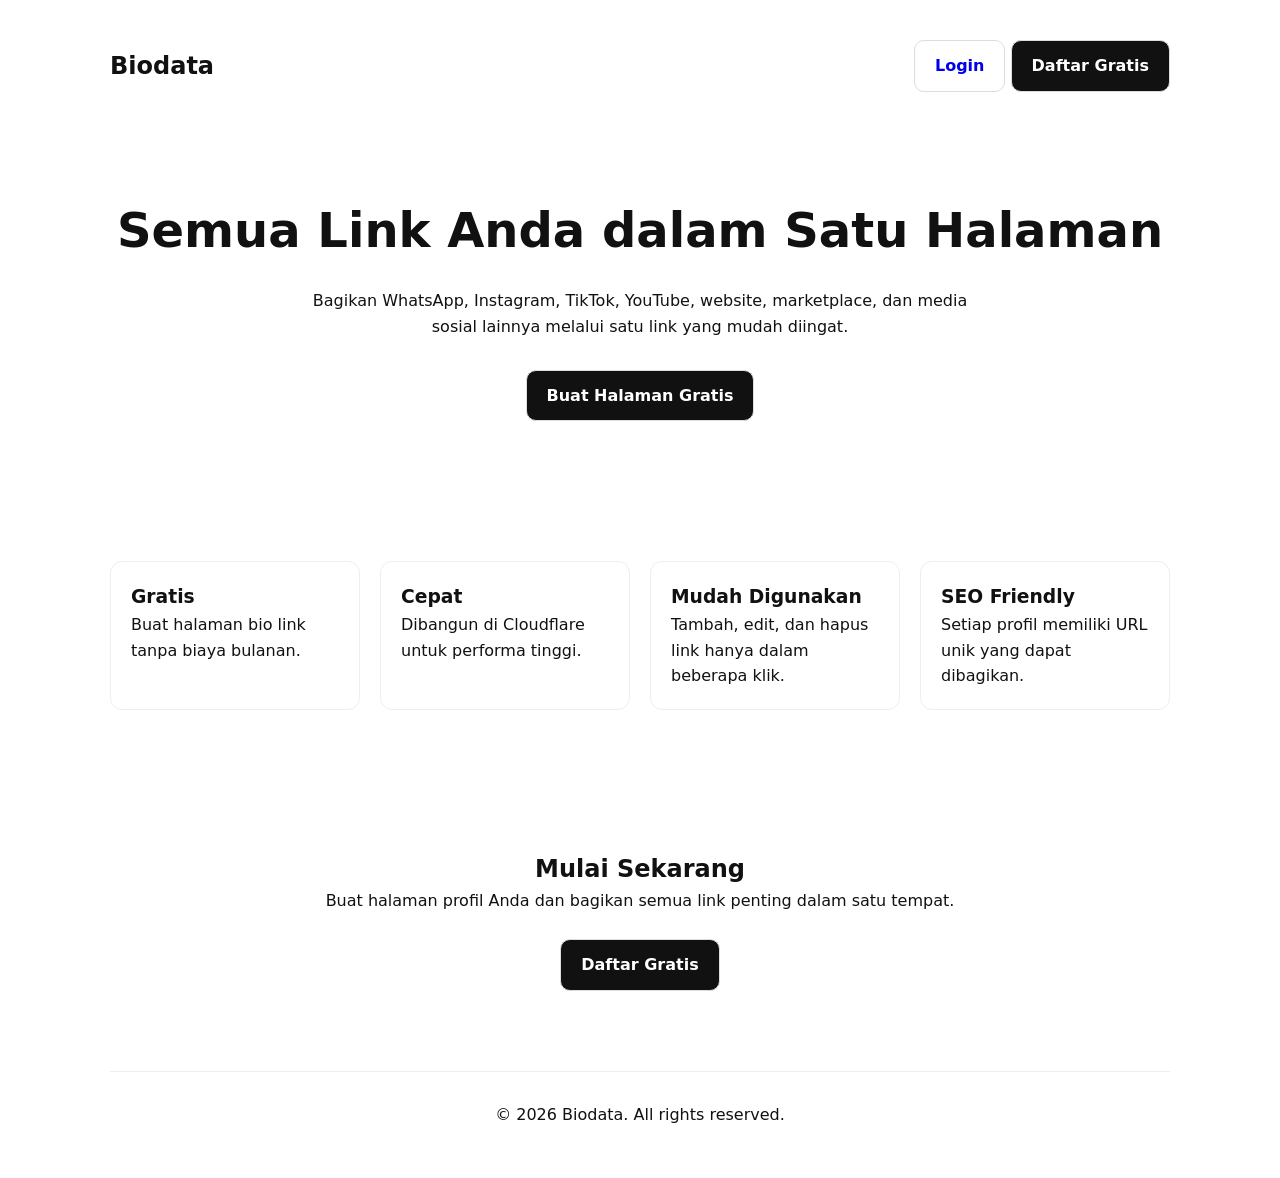
==== index.html @ 99cb37a0 "Add files via upload" ====
<!DOCTYPE html>
<html lang="id">
<head>
<meta charset="UTF-8">
<meta name="viewport" content="width=device-width, initial-scale=1.0">

<title>Biodata - Semua Link Anda dalam Satu Halaman</title>

<meta name="description"
content="Buat halaman bio link gratis untuk WhatsApp, Instagram, TikTok, YouTube, website, dan media sosial lainnya.">

<meta property="og:title"
content="Biodata">

<meta property="og:description"
content="Semua link Anda dalam satu halaman.">

<meta property="og:type"
content="website">

<style>
*{
margin:0;
padding:0;
box-sizing:border-box
}

body{
font-family:system-ui,sans-serif;
background:#fff;
color:#111;
line-height:1.6
}

.container{
max-width:1100px;
margin:auto;
padding:20px
}

header{
display:flex;
justify-content:space-between;
align-items:center;
padding:20px 0
}

.logo{
font-size:24px;
font-weight:700;
text-decoration:none;
color:#111
}

.btn{
display:inline-block;
padding:12px 20px;
border-radius:10px;
text-decoration:none;
font-weight:600;
border:1px solid #ddd
}

.btn-primary{
background:#111;
color:#fff
}

.hero{
padding:80px 0;
text-align:center
}

.hero h1{
font-size:48px;
margin-bottom:20px
}

.hero p{
max-width:700px;
margin:auto;
margin-bottom:30px
}

.features{
display:grid;
grid-template-columns:repeat(auto-fit,minmax(250px,1fr));
gap:20px;
padding:60px 0
}

.card{
border:1px solid #eee;
padding:20px;
border-radius:12px
}

.cta{
text-align:center;
padding:80px 0
}

footer{
border-top:1px solid #eee;
padding:30px 0;
text-align:center
}
</style>
</head>
<body>

<div class="container">

<header>
<a href="/" class="logo">Biodata</a>

<div>
<a href="/login" class="btn">Login</a>
<a href="/register" class="btn btn-primary">Daftar Gratis</a>
</div>
</header>

<section class="hero">
<h1>Semua Link Anda dalam Satu Halaman</h1>

<p>
Bagikan WhatsApp, Instagram, TikTok, YouTube,
website, marketplace, dan media sosial lainnya
melalui satu link yang mudah diingat.
</p>

<a href="/register" class="btn btn-primary">
Buat Halaman Gratis
</a>
</section>

<section class="features">

<div class="card">
<h3>Gratis</h3>
<p>
Buat halaman bio link tanpa biaya bulanan.
</p>
</div>

<div class="card">
<h3>Cepat</h3>
<p>
Dibangun di Cloudflare untuk performa tinggi.
</p>
</div>

<div class="card">
<h3>Mudah Digunakan</h3>
<p>
Tambah, edit, dan hapus link hanya dalam beberapa klik.
</p>
</div>

<div class="card">
<h3>SEO Friendly</h3>
<p>
Setiap profil memiliki URL unik yang dapat dibagikan.
</p>
</div>

</section>

<section class="cta">

<h2>Mulai Sekarang</h2>

<p>
Buat halaman profil Anda dan bagikan semua link penting dalam satu tempat.
</p>

<br>

<a href="/register" class="btn btn-primary">
Daftar Gratis
</a>

</section>

<footer>

<p>
© 2026 Biodata. All rights reserved.
</p>

</footer>

</div>

</body>
</html>
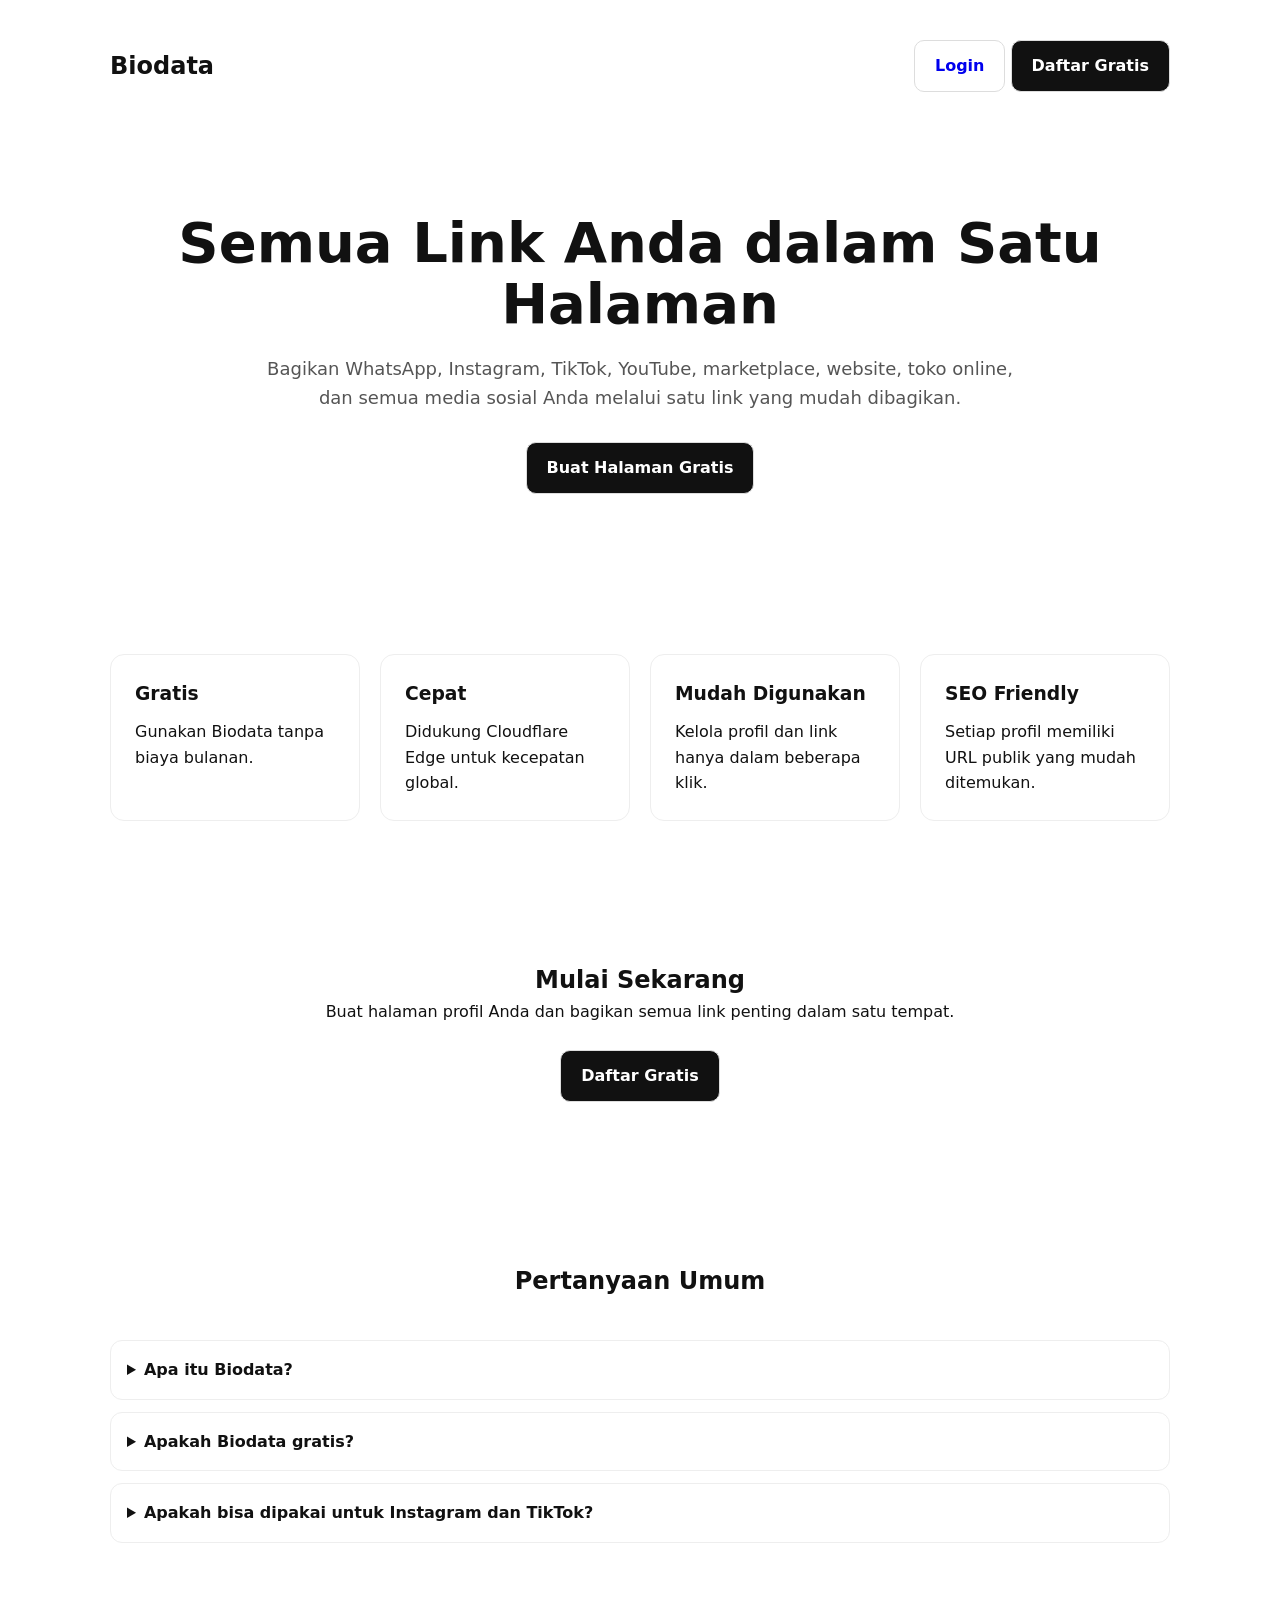
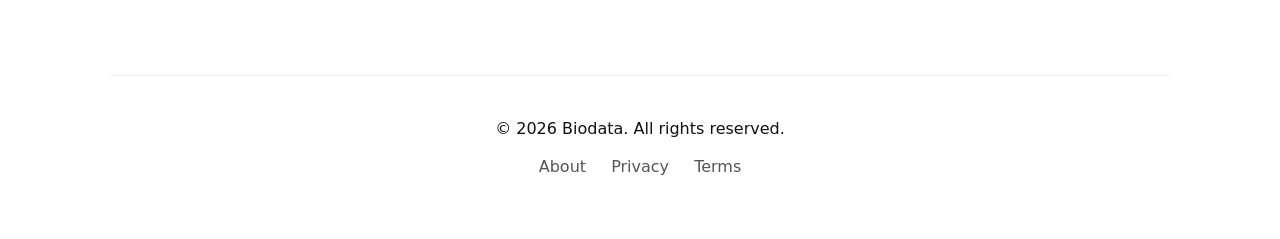
==== commit a29451bd: "Add files via upload" ====
--- a/index.html
+++ b/index.html
@@ -1,24 +1,33 @@
 <!DOCTYPE html>
 <html lang="id">
 <head>
+
 <meta charset="UTF-8">
-<meta name="viewport" content="width=device-width, initial-scale=1.0">
+<meta name="viewport" content="width=device-width,initial-scale=1">
 
 <title>Biodata - Semua Link Anda dalam Satu Halaman</title>
 
-<meta name="description"
-content="Buat halaman bio link gratis untuk WhatsApp, Instagram, TikTok, YouTube, website, dan media sosial lainnya.">
-
-<meta property="og:title"
-content="Biodata">
-
-<meta property="og:description"
-content="Semua link Anda dalam satu halaman.">
-
-<meta property="og:type"
-content="website">
+<meta name="description" content="Buat halaman bio link gratis untuk WhatsApp, Instagram, TikTok, YouTube, website, marketplace, dan media sosial lainnya dalam satu link.">
+
+<meta name="robots" content="index,follow">
+
+<link rel="canonical" href="https://Biodata.com/">
+
+<link rel="icon" href="/assets/favicon.svg">
+
+<meta property="og:type" content="website">
+<meta property="og:title" content="Biodata - Semua Link Anda dalam Satu Halaman">
+<meta property="og:description" content="Bagikan semua link penting Anda melalui satu halaman bio link modern.">
+<meta property="og:url" content="https://Biodata.com/">
+<meta property="og:image" content="/assets/og-default.png">
+
+<meta name="twitter:card" content="summary_large_image">
+<meta name="twitter:title" content="Biodata - Semua Link Anda dalam Satu Halaman">
+<meta name="twitter:description" content="Bagikan semua link penting Anda melalui satu halaman bio link modern.">
+<meta name="twitter:image" content="/assets/og-default.png">
 
 <style>
+
 *{
 margin:0;
 padding:0;
@@ -42,7 +51,8 @@
 display:flex;
 justify-content:space-between;
 align-items:center;
-padding:20px 0
+padding:20px 0;
+gap:20px
 }
 
 .logo{
@@ -58,7 +68,12 @@
 border-radius:10px;
 text-decoration:none;
 font-weight:600;
-border:1px solid #ddd
+border:1px solid #ddd;
+transition:.2s
+}
+
+.btn:hover{
+transform:translateY(-1px)
 }
 
 .btn-primary{
@@ -67,19 +82,22 @@
 }
 
 .hero{
-padding:80px 0;
+padding:100px 0;
 text-align:center
 }
 
 .hero h1{
-font-size:48px;
+font-size:56px;
+line-height:1.1;
 margin-bottom:20px
 }
 
 .hero p{
-max-width:700px;
+max-width:760px;
 margin:auto;
-margin-bottom:30px
+margin-bottom:30px;
+font-size:18px;
+color:#555
 }
 
 .features{
@@ -91,8 +109,12 @@
 
 .card{
 border:1px solid #eee;
-padding:20px;
-border-radius:12px
+padding:24px;
+border-radius:14px
+}
+
+.card h3{
+margin-bottom:10px
 }
 
 .cta{
@@ -100,38 +122,111 @@
 padding:80px 0
 }
 
+.faq{
+padding:80px 0
+}
+
+.faq h2{
+text-align:center;
+margin-bottom:40px
+}
+
+details{
+border:1px solid #eee;
+border-radius:12px;
+padding:16px;
+margin-bottom:12px
+}
+
+summary{
+cursor:pointer;
+font-weight:600
+}
+
 footer{
 border-top:1px solid #eee;
-padding:30px 0;
-text-align:center
-}
+padding:40px 0;
+text-align:center;
+margin-top:40px
+}
+
+footer nav{
+margin-top:12px
+}
+
+footer a{
+color:#555;
+text-decoration:none;
+margin:0 10px
+}
+
+@media(max-width:768px){
+
+header{
+flex-direction:column
+}
+
+.hero{
+padding:70px 0
+}
+
+.hero h1{
+font-size:38px
+}
+
+}
+
 </style>
+
+<script type="application/ld+json">
+{
+ "@context":"https://schema.org",
+ "@type":"WebSite",
+ "name":"Biodata",
+ "url":"https://Biodata.com",
+ "description":"Semua link Anda dalam satu halaman."
+}
+</script>
+
 </head>
 <body>
 
 <div class="container">
 
 <header>
-<a href="/" class="logo">Biodata</a>
+
+<a href="/" class="logo">
+Biodata
+</a>
 
 <div>
-<a href="/login" class="btn">Login</a>
-<a href="/register" class="btn btn-primary">Daftar Gratis</a>
-</div>
+
+<a href="/login.html" class="btn">
+Login
+</a>
+
+<a href="/register.html" class="btn btn-primary">
+Daftar Gratis
+</a>
+
+</div>
+
 </header>
 
 <section class="hero">
-<h1>Semua Link Anda dalam Satu Halaman</h1>
-
-<p>
-Bagikan WhatsApp, Instagram, TikTok, YouTube,
-website, marketplace, dan media sosial lainnya
-melalui satu link yang mudah diingat.
-</p>
-
-<a href="/register" class="btn btn-primary">
+
+<h1>
+Semua Link Anda dalam Satu Halaman
+</h1>
+
+<p>
+Bagikan WhatsApp, Instagram, TikTok, YouTube, marketplace, website, toko online, dan semua media sosial Anda melalui satu link yang mudah dibagikan.
+</p>
+
+<a href="/register.html" class="btn btn-primary">
 Buat Halaman Gratis
 </a>
+
 </section>
 
 <section class="features">
@@ -139,28 +234,28 @@
 <div class="card">
 <h3>Gratis</h3>
 <p>
-Buat halaman bio link tanpa biaya bulanan.
+Gunakan Biodata tanpa biaya bulanan.
 </p>
 </div>
 
 <div class="card">
 <h3>Cepat</h3>
 <p>
-Dibangun di Cloudflare untuk performa tinggi.
+Didukung Cloudflare Edge untuk kecepatan global.
 </p>
 </div>
 
 <div class="card">
 <h3>Mudah Digunakan</h3>
 <p>
-Tambah, edit, dan hapus link hanya dalam beberapa klik.
+Kelola profil dan link hanya dalam beberapa klik.
 </p>
 </div>
 
 <div class="card">
 <h3>SEO Friendly</h3>
 <p>
-Setiap profil memiliki URL unik yang dapat dibagikan.
+Setiap profil memiliki URL publik yang mudah ditemukan.
 </p>
 </div>
 
@@ -168,7 +263,9 @@
 
 <section class="cta">
 
-<h2>Mulai Sekarang</h2>
+<h2>
+Mulai Sekarang
+</h2>
 
 <p>
 Buat halaman profil Anda dan bagikan semua link penting dalam satu tempat.
@@ -176,17 +273,62 @@
 
 <br>
 
-<a href="/register" class="btn btn-primary">
+<a href="/register.html" class="btn btn-primary">
 Daftar Gratis
 </a>
 
 </section>
 
+<section class="faq">
+
+<h2>
+Pertanyaan Umum
+</h2>
+
+<details>
+<summary>Apa itu Biodata?</summary>
+<p>
+Biodata adalah layanan bio link untuk menggabungkan semua link penting Anda dalam satu halaman.
+</p>
+</details>
+
+<details>
+<summary>Apakah Biodata gratis?</summary>
+<p>
+Ya. Anda dapat membuat dan mengelola halaman bio link secara gratis.
+</p>
+</details>
+
+<details>
+<summary>Apakah bisa dipakai untuk Instagram dan TikTok?</summary>
+<p>
+Bisa. Anda dapat menaruh satu link Biodata di bio media sosial.
+</p>
+</details>
+
+</section>
+
 <footer>
 
 <p>
 © 2026 Biodata. All rights reserved.
 </p>
+
+<nav>
+
+<a href="/about.html">
+About
+</a>
+
+<a href="/privacy.html">
+Privacy
+</a>
+
+<a href="/terms.html">
+Terms
+</a>
+
+</nav>
 
 </footer>
 
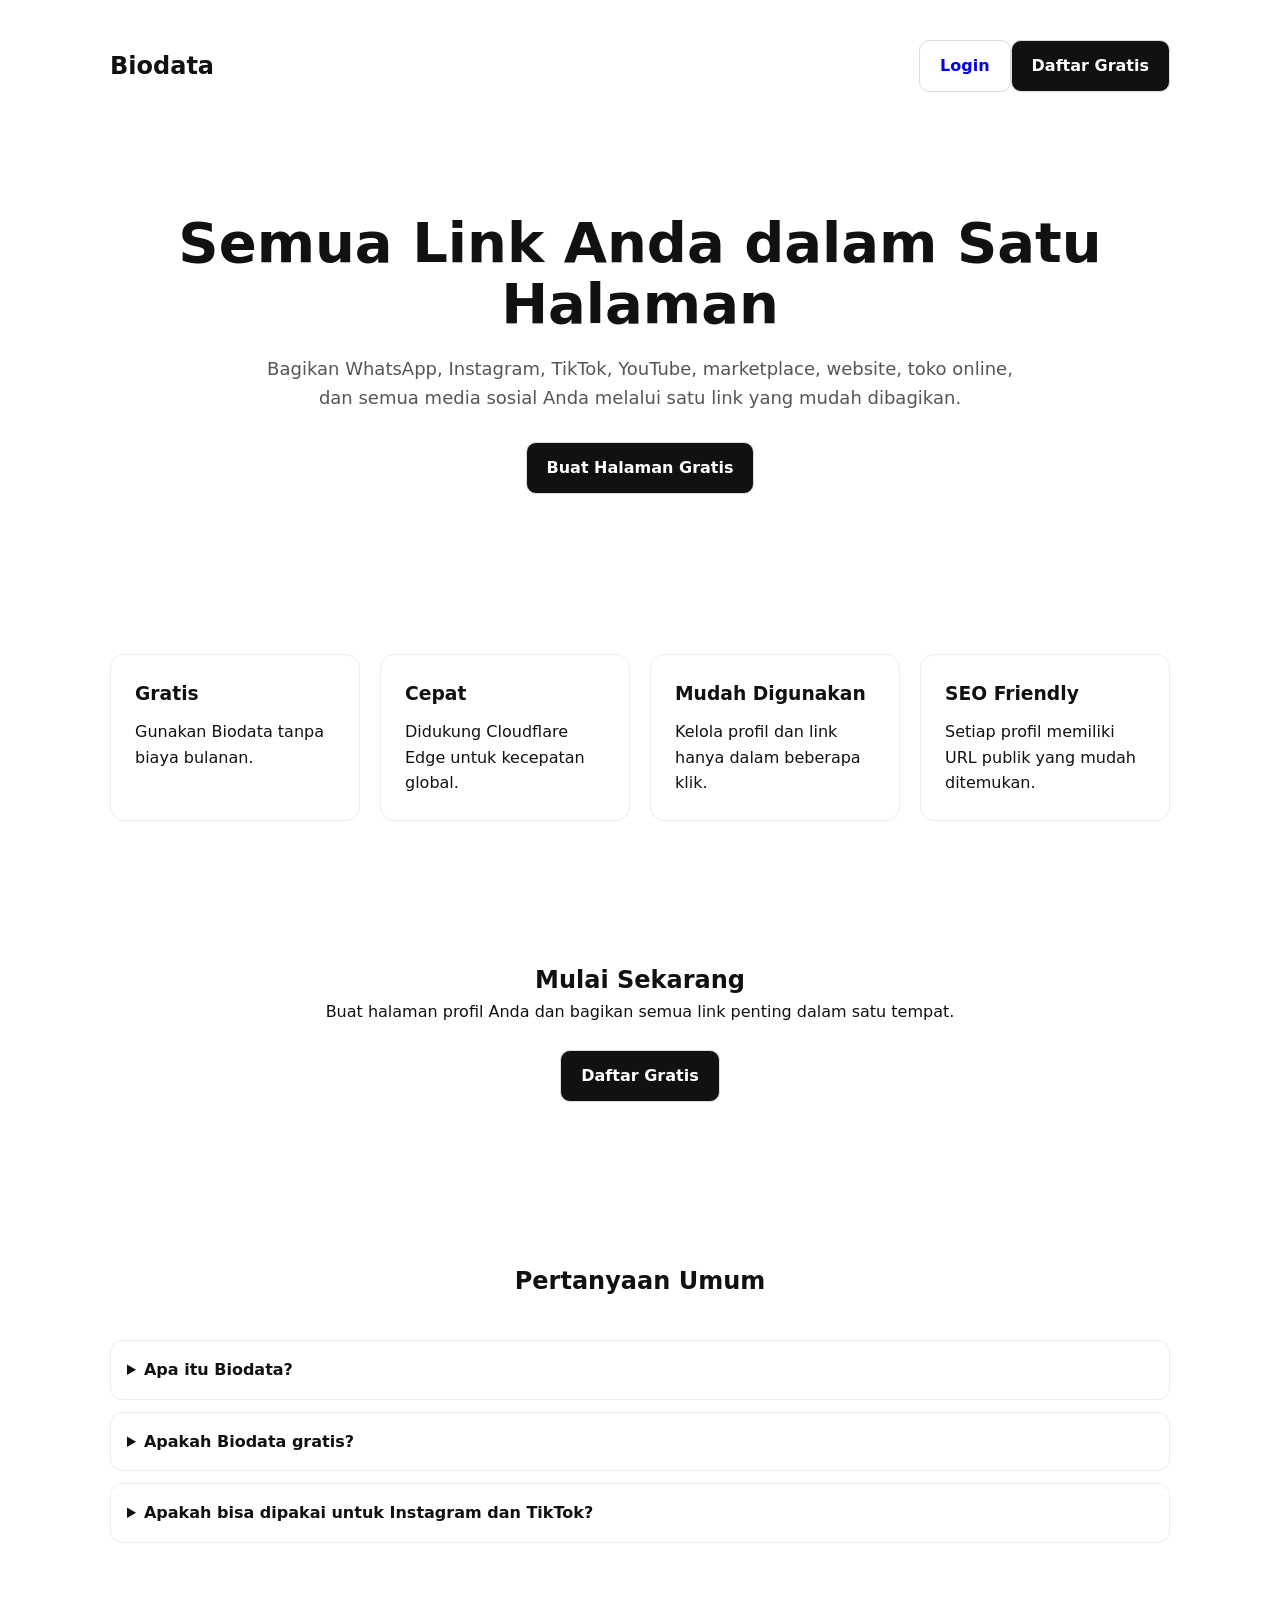
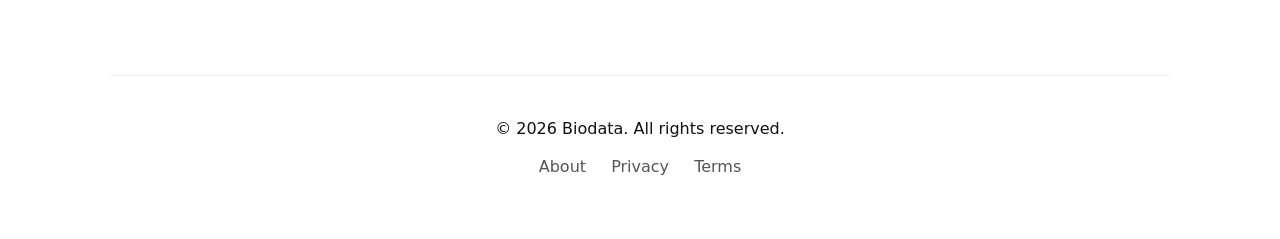
==== commit a994bfba: "Update index.html" ====
--- a/index.html
+++ b/index.html
@@ -1,338 +1,232 @@
 <!DOCTYPE html>
 <html lang="id">
-<head>
-
-<meta charset="UTF-8">
-<meta name="viewport" content="width=device-width,initial-scale=1">
-
-<title>Biodata - Semua Link Anda dalam Satu Halaman</title>
-
-<meta name="description" content="Buat halaman bio link gratis untuk WhatsApp, Instagram, TikTok, YouTube, website, marketplace, dan media sosial lainnya dalam satu link.">
-
-<meta name="robots" content="index,follow">
-
-<link rel="canonical" href="https://Biodata.com/">
-
-<link rel="icon" href="/assets/favicon.svg">
-
-<meta property="og:type" content="website">
-<meta property="og:title" content="Biodata - Semua Link Anda dalam Satu Halaman">
-<meta property="og:description" content="Bagikan semua link penting Anda melalui satu halaman bio link modern.">
-<meta property="og:url" content="https://Biodata.com/">
-<meta property="og:image" content="/assets/og-default.png">
-
-<meta name="twitter:card" content="summary_large_image">
-<meta name="twitter:title" content="Biodata - Semua Link Anda dalam Satu Halaman">
-<meta name="twitter:description" content="Bagikan semua link penting Anda melalui satu halaman bio link modern.">
-<meta name="twitter:image" content="/assets/og-default.png">
-
-<style>
-
-*{
-margin:0;
-padding:0;
-box-sizing:border-box
-}
-
-body{
-font-family:system-ui,sans-serif;
-background:#fff;
-color:#111;
-line-height:1.6
-}
-
-.container{
-max-width:1100px;
-margin:auto;
-padding:20px
-}
-
-header{
-display:flex;
-justify-content:space-between;
-align-items:center;
-padding:20px 0;
-gap:20px
-}
-
-.logo{
-font-size:24px;
-font-weight:700;
-text-decoration:none;
-color:#111
-}
-
-.btn{
-display:inline-block;
-padding:12px 20px;
-border-radius:10px;
-text-decoration:none;
-font-weight:600;
-border:1px solid #ddd;
-transition:.2s
-}
-
-.btn:hover{
-transform:translateY(-1px)
-}
-
-.btn-primary{
-background:#111;
-color:#fff
-}
-
-.hero{
-padding:100px 0;
-text-align:center
-}
-
-.hero h1{
-font-size:56px;
-line-height:1.1;
-margin-bottom:20px
-}
-
-.hero p{
-max-width:760px;
-margin:auto;
-margin-bottom:30px;
-font-size:18px;
-color:#555
-}
-
-.features{
-display:grid;
-grid-template-columns:repeat(auto-fit,minmax(250px,1fr));
-gap:20px;
-padding:60px 0
-}
-
-.card{
-border:1px solid #eee;
-padding:24px;
-border-radius:14px
-}
-
-.card h3{
-margin-bottom:10px
-}
-
-.cta{
-text-align:center;
-padding:80px 0
-}
-
-.faq{
-padding:80px 0
-}
-
-.faq h2{
-text-align:center;
-margin-bottom:40px
-}
-
-details{
-border:1px solid #eee;
-border-radius:12px;
-padding:16px;
-margin-bottom:12px
-}
-
-summary{
-cursor:pointer;
-font-weight:600
-}
-
-footer{
-border-top:1px solid #eee;
-padding:40px 0;
-text-align:center;
-margin-top:40px
-}
-
-footer nav{
-margin-top:12px
-}
-
-footer a{
-color:#555;
-text-decoration:none;
-margin:0 10px
-}
-
-@media(max-width:768px){
-
-header{
-flex-direction:column
-}
-
-.hero{
-padding:70px 0
-}
-
-.hero h1{
-font-size:38px
-}
-
-}
-
-</style>
-
-<script type="application/ld+json">
-{
- "@context":"https://schema.org",
- "@type":"WebSite",
- "name":"Biodata",
- "url":"https://Biodata.com",
- "description":"Semua link Anda dalam satu halaman."
-}
-</script>
-
-</head>
-<body>
-
-<div class="container">
-
-<header>
-
-<a href="/" class="logo">
-Biodata
-</a>
-
-<div>
-
-<a href="/login.html" class="btn">
-Login
-</a>
-
-<a href="/register.html" class="btn btn-primary">
-Daftar Gratis
-</a>
-
-</div>
-
-</header>
-
-<section class="hero">
-
-<h1>
-Semua Link Anda dalam Satu Halaman
-</h1>
-
-<p>
-Bagikan WhatsApp, Instagram, TikTok, YouTube, marketplace, website, toko online, dan semua media sosial Anda melalui satu link yang mudah dibagikan.
-</p>
-
-<a href="/register.html" class="btn btn-primary">
-Buat Halaman Gratis
-</a>
-
-</section>
-
-<section class="features">
-
-<div class="card">
-<h3>Gratis</h3>
-<p>
-Gunakan Biodata tanpa biaya bulanan.
-</p>
-</div>
-
-<div class="card">
-<h3>Cepat</h3>
-<p>
-Didukung Cloudflare Edge untuk kecepatan global.
-</p>
-</div>
-
-<div class="card">
-<h3>Mudah Digunakan</h3>
-<p>
-Kelola profil dan link hanya dalam beberapa klik.
-</p>
-</div>
-
-<div class="card">
-<h3>SEO Friendly</h3>
-<p>
-Setiap profil memiliki URL publik yang mudah ditemukan.
-</p>
-</div>
-
-</section>
-
-<section class="cta">
-
-<h2>
-Mulai Sekarang
-</h2>
-
-<p>
-Buat halaman profil Anda dan bagikan semua link penting dalam satu tempat.
-</p>
-
-<br>
-
-<a href="/register.html" class="btn btn-primary">
-Daftar Gratis
-</a>
-
-</section>
-
-<section class="faq">
-
-<h2>
-Pertanyaan Umum
-</h2>
-
-<details>
-<summary>Apa itu Biodata?</summary>
-<p>
-Biodata adalah layanan bio link untuk menggabungkan semua link penting Anda dalam satu halaman.
-</p>
-</details>
-
-<details>
-<summary>Apakah Biodata gratis?</summary>
-<p>
-Ya. Anda dapat membuat dan mengelola halaman bio link secara gratis.
-</p>
-</details>
-
-<details>
-<summary>Apakah bisa dipakai untuk Instagram dan TikTok?</summary>
-<p>
-Bisa. Anda dapat menaruh satu link Biodata di bio media sosial.
-</p>
-</details>
-
-</section>
-
-<footer>
-
-<p>
-© 2026 Biodata. All rights reserved.
-</p>
-
-<nav>
-
-<a href="/about.html">
-About
-</a>
-
-<a href="/privacy.html">
-Privacy
-</a>
-
-<a href="/terms.html">
-Terms
-</a>
-
-</nav>
-
-</footer>
-
-</div>
-
-</body>
+
+  <head>
+    <meta charset="UTF-8">
+    <meta name="viewport" content="width=device-width,initial-scale=1">
+    <title>Biodata - Semua Link Anda dalam Satu Halaman</title>
+    <meta name="description" content="Buat halaman bio link gratis untuk WhatsApp, Instagram, TikTok, YouTube, website, marketplace, dan media sosial lainnya dalam satu link.">
+    <meta name="robots" content="index,follow">
+    <link rel="canonical" href="https://biodata.top/">
+    <link rel="icon" href="/assets/favicon.svg">
+    <meta property="og:type" content="website">
+    <meta property="og:title" content="Biodata - Semua Link Anda dalam Satu Halaman">
+    <meta property="og:description" content="Bagikan semua link penting Anda melalui satu halaman bio link modern.">
+    <meta property="og:url" content="https://biodata.top/">
+    <meta property="og:image" content="/assets/og-default.png">
+    <meta name="twitter:card" content="summary_large_image">
+    <meta name="twitter:title" content="Biodata - Semua Link Anda dalam Satu Halaman">
+    <meta name="twitter:description" content="Bagikan semua link penting Anda melalui satu halaman bio link modern.">
+    <meta name="twitter:image" content="/assets/og-default.png">
+    <style>
+      * {
+        margin: 0;
+        padding: 0;
+        box-sizing: border-box
+      }
+
+      body {
+        font-family: system-ui, sans-serif;
+        background: #fff;
+        color: #111;
+        line-height: 1.6
+      }
+
+      .container {
+        max-width: 1100px;
+        margin: auto;
+        padding: 20px
+      }
+
+      header {
+        display: flex;
+        justify-content: space-between;
+        align-items: center;
+        padding: 20px 0;
+        gap: 20px
+      }
+
+      .logo {
+        font-size: 24px;
+        font-weight: 700;
+        text-decoration: none;
+        color: #111
+      }
+
+      .btn {
+        display: inline-block;
+        padding: 12px 20px;
+        border-radius: 10px;
+        text-decoration: none;
+        font-weight: 600;
+        border: 1px solid #ddd;
+        transition: .2s
+      }
+
+      .btn:hover {
+        transform: translateY(-1px)
+      }
+
+      .btn-primary {
+        background: #111;
+        color: #fff
+      }
+
+      .hero {
+        padding: 100px 0;
+        text-align: center
+      }
+
+      .hero h1 {
+        font-size: 56px;
+        line-height: 1.1;
+        margin-bottom: 20px
+      }
+
+      .hero p {
+        max-width: 760px;
+        margin: auto;
+        margin-bottom: 30px;
+        font-size: 18px;
+        color: #555
+      }
+
+      .features {
+        display: grid;
+        grid-template-columns: repeat(auto-fit, minmax(250px, 1fr));
+        gap: 20px;
+        padding: 60px 0
+      }
+
+      .card {
+        border: 1px solid #eee;
+        padding: 24px;
+        border-radius: 14px
+      }
+
+      .card h3 {
+        margin-bottom: 10px
+      }
+
+      .cta {
+        text-align: center;
+        padding: 80px 0
+      }
+
+      .faq {
+        padding: 80px 0
+      }
+
+      .faq h2 {
+        text-align: center;
+        margin-bottom: 40px
+      }
+
+      details {
+        border: 1px solid #eee;
+        border-radius: 12px;
+        padding: 16px;
+        margin-bottom: 12px
+      }
+
+      summary {
+        cursor: pointer;
+        font-weight: 600
+      }
+
+      footer {
+        border-top: 1px solid #eee;
+        padding: 40px 0;
+        text-align: center;
+        margin-top: 40px
+      }
+
+      footer nav {
+        margin-top: 12px
+      }
+
+      footer a {
+        color: #555;
+        text-decoration: none;
+        margin: 0 10px
+      }
+
+      @media(max-width:768px) {
+        header {
+          flex-direction: column
+        }
+
+        .hero {
+          padding: 70px 0
+        }
+
+        .hero h1 {
+          font-size: 38px
+        }
+      }
+    </style>
+    <script type="application/ld+json">
+      {
+        "@context": "https://schema.org",
+        "@type": "WebSite",
+        "name": "Biodata",
+        "url": "https://biodata.top",
+        "description": "Semua link Anda dalam satu halaman."
+      }
+    </script>
+  </head>
+
+  <body>
+    <div class="container">
+      <header><a href="/" class="logo">Biodata</a>
+        <div><a href="/login.html" class="btn">Login </a><a href="/register.html" class="btn btn-primary">Daftar Gratis</a></div>
+      </header>
+      <section class="hero">
+        <h1>Semua Link Anda dalam Satu Halaman</h1>
+        <p>Bagikan WhatsApp, Instagram, TikTok, YouTube, marketplace, website, toko online, dan semua media sosial Anda melalui satu link yang mudah dibagikan.</p><a href="/register.html" class="btn btn-primary">Buat Halaman Gratis</a>
+      </section>
+      <section class="features">
+        <div class="card">
+          <h3>Gratis</h3>
+          <p>Gunakan Biodata tanpa biaya bulanan.</p>
+        </div>
+        <div class="card">
+          <h3>Cepat</h3>
+          <p>Didukung Cloudflare Edge untuk kecepatan global.</p>
+        </div>
+        <div class="card">
+          <h3>Mudah Digunakan</h3>
+          <p>Kelola profil dan link hanya dalam beberapa klik.</p>
+        </div>
+        <div class="card">
+          <h3>SEO Friendly</h3>
+          <p>Setiap profil memiliki URL publik yang mudah ditemukan.</p>
+        </div>
+      </section>
+      <section class="cta">
+        <h2>Mulai Sekarang</h2>
+        <p>Buat halaman profil Anda dan bagikan semua link penting dalam satu tempat.</p><br><a href="/register.html" class="btn btn-primary">Daftar Gratis</a>
+      </section>
+      <section class="faq">
+        <h2>Pertanyaan Umum</h2>
+        <details>
+          <summary>Apa itu Biodata?</summary>
+          <p>Biodata adalah layanan bio link untuk menggabungkan semua link penting Anda dalam satu halaman.</p>
+        </details>
+        <details>
+          <summary>Apakah Biodata gratis?</summary>
+          <p>Ya. Anda dapat membuat dan mengelola halaman bio link secara gratis.</p>
+        </details>
+        <details>
+          <summary>Apakah bisa dipakai untuk Instagram dan TikTok?</summary>
+          <p>Bisa. Anda dapat menaruh satu link Biodata di bio media sosial.</p>
+        </details>
+      </section>
+      <footer>
+        <p>© 2026 Biodata. All rights reserved.</p>
+        <nav><a href="/about.html">About </a><a href="/privacy.html">Privacy </a><a href="/terms.html">Terms</a></nav>
+      </footer>
+    </div>
+  </body>
+
 </html>
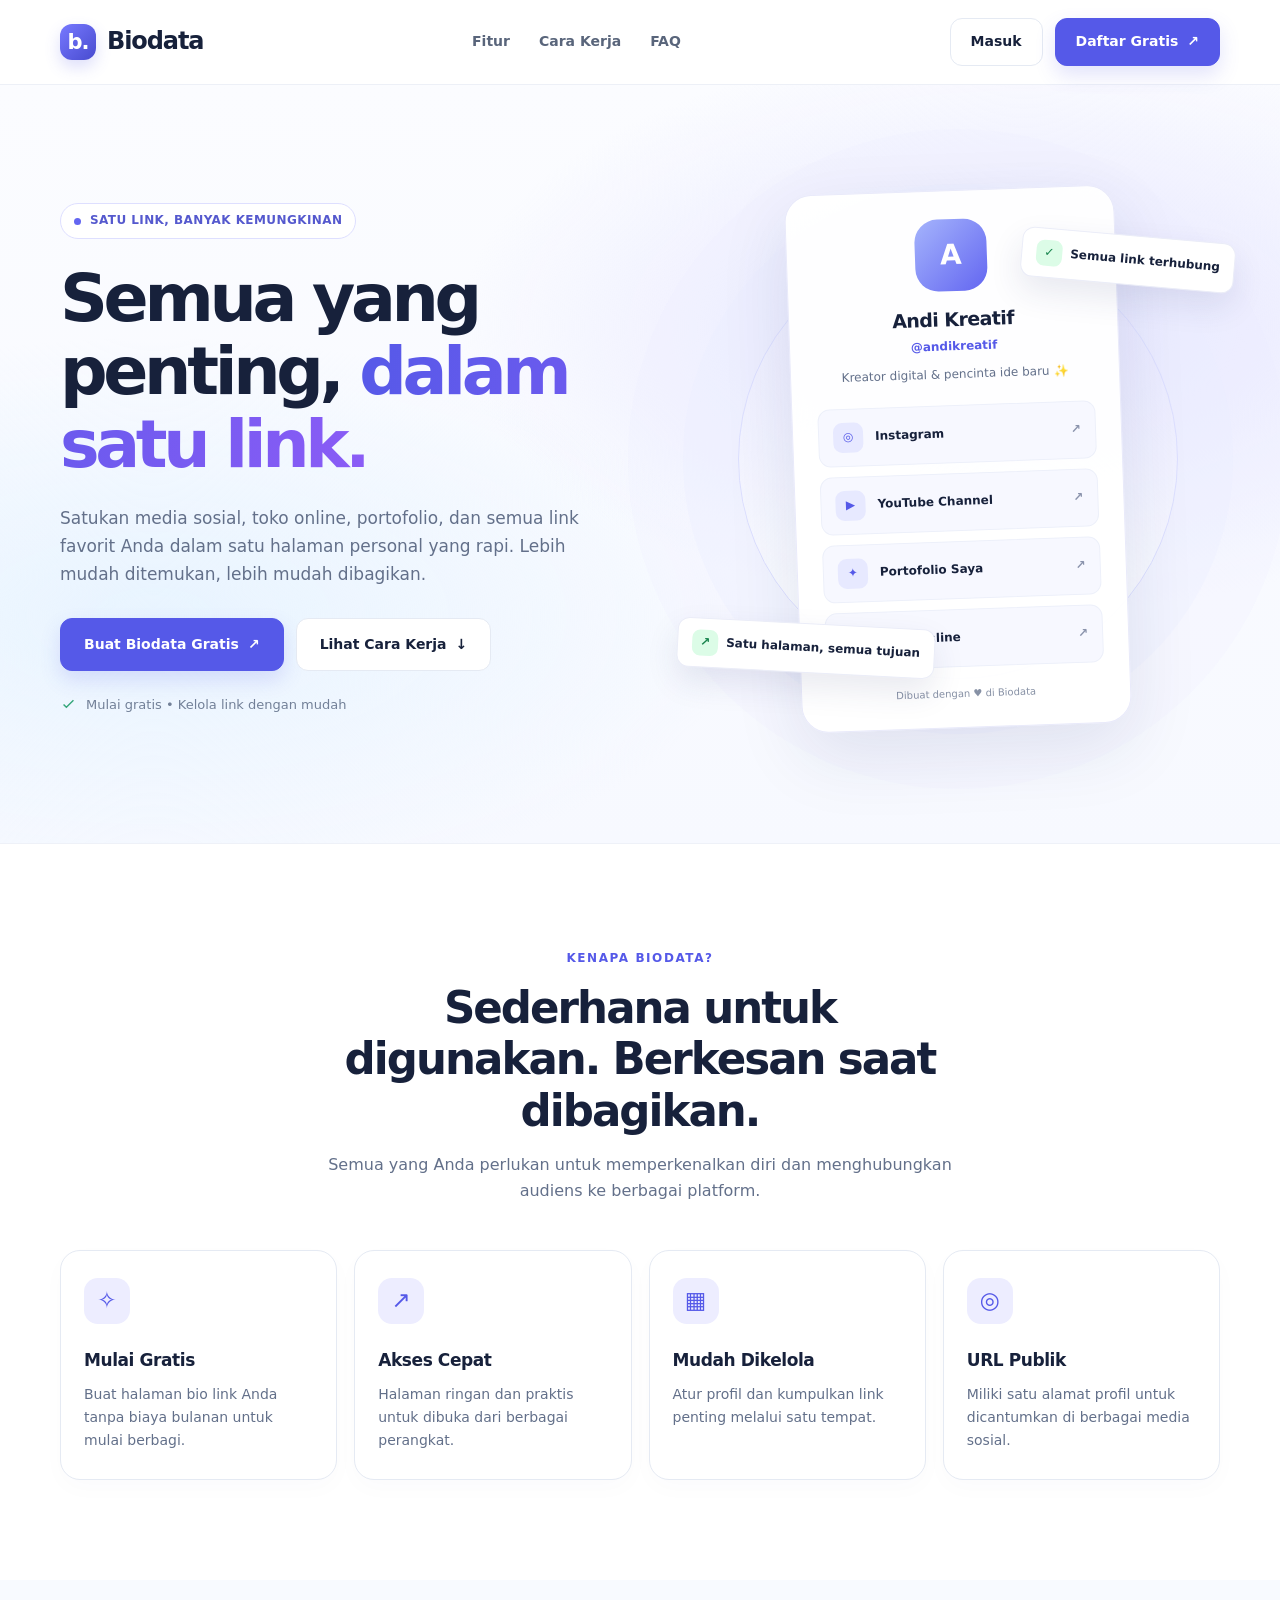
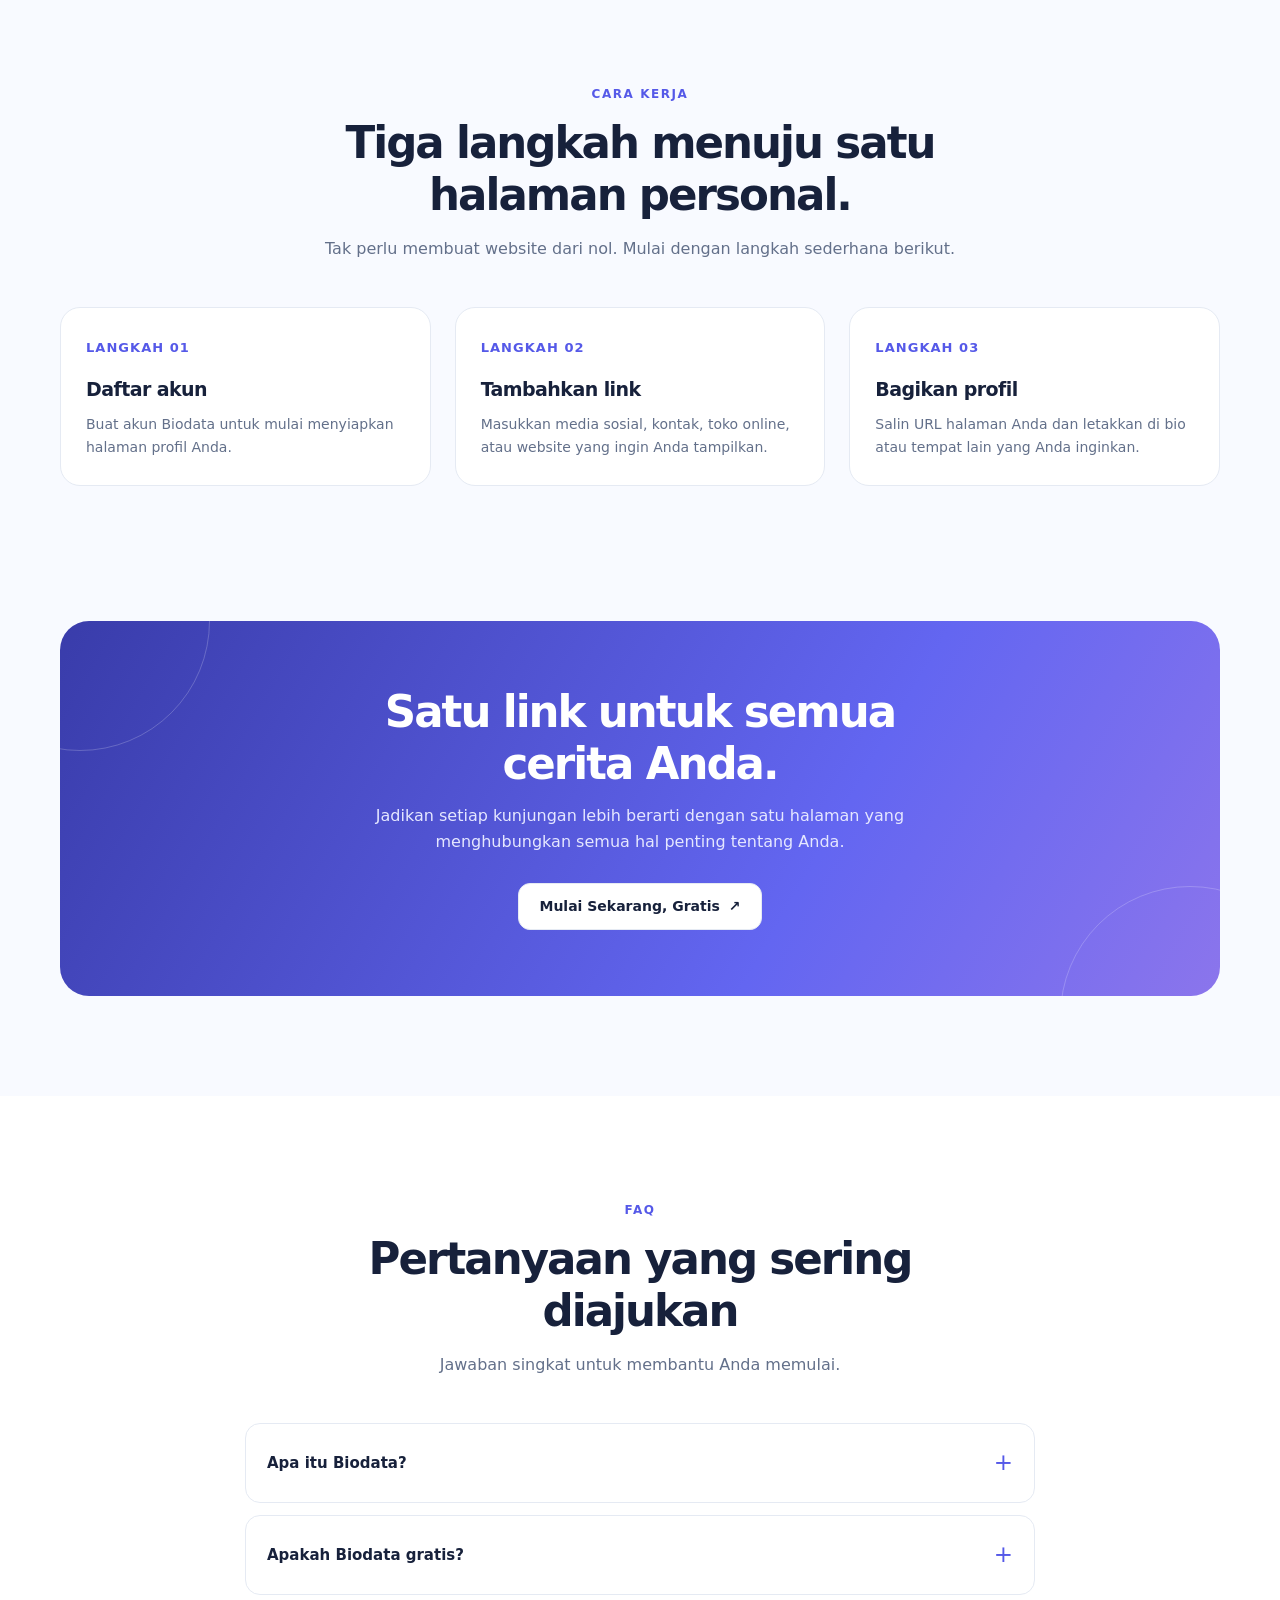
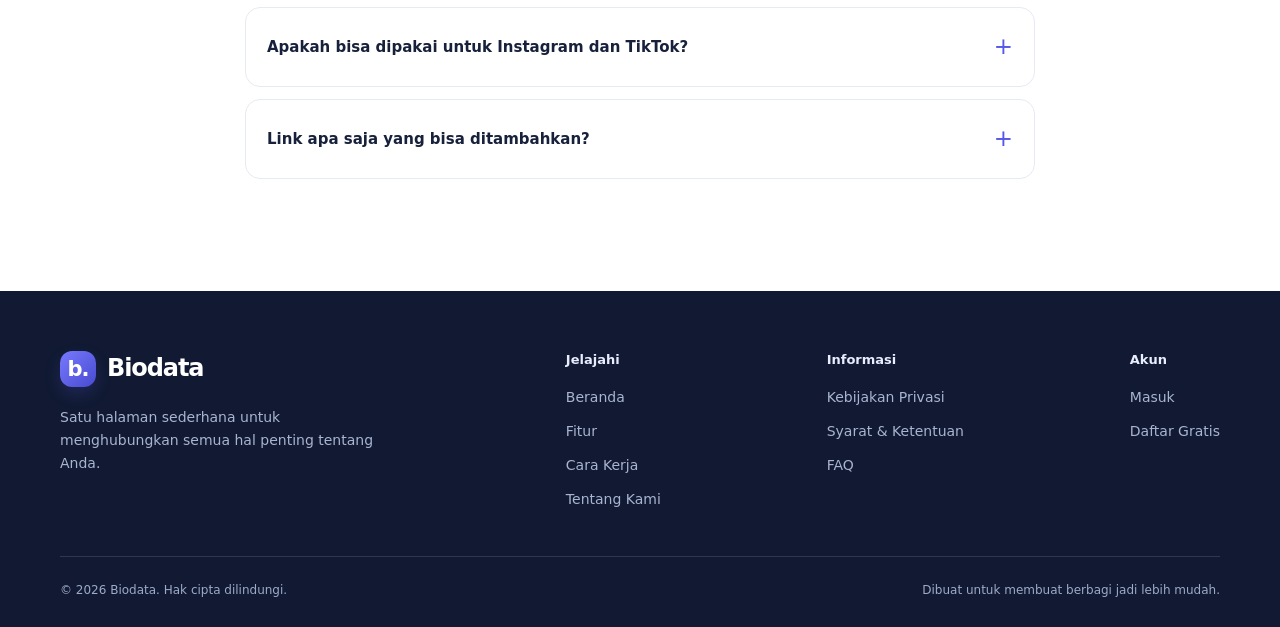
==== commit 7bf13480: "Update index.html" ====
--- a/index.html
+++ b/index.html
@@ -1,232 +1,50 @@
 <!DOCTYPE html>
 <html lang="id">
-
-  <head>
-    <meta charset="UTF-8">
-    <meta name="viewport" content="width=device-width,initial-scale=1">
-    <title>Biodata - Semua Link Anda dalam Satu Halaman</title>
-    <meta name="description" content="Buat halaman bio link gratis untuk WhatsApp, Instagram, TikTok, YouTube, website, marketplace, dan media sosial lainnya dalam satu link.">
-    <meta name="robots" content="index,follow">
-    <link rel="canonical" href="https://biodata.top/">
-    <link rel="icon" href="/assets/favicon.svg">
-    <meta property="og:type" content="website">
-    <meta property="og:title" content="Biodata - Semua Link Anda dalam Satu Halaman">
-    <meta property="og:description" content="Bagikan semua link penting Anda melalui satu halaman bio link modern.">
-    <meta property="og:url" content="https://biodata.top/">
-    <meta property="og:image" content="/assets/og-default.png">
-    <meta name="twitter:card" content="summary_large_image">
-    <meta name="twitter:title" content="Biodata - Semua Link Anda dalam Satu Halaman">
-    <meta name="twitter:description" content="Bagikan semua link penting Anda melalui satu halaman bio link modern.">
-    <meta name="twitter:image" content="/assets/og-default.png">
-    <style>
-      * {
-        margin: 0;
-        padding: 0;
-        box-sizing: border-box
-      }
-
-      body {
-        font-family: system-ui, sans-serif;
-        background: #fff;
-        color: #111;
-        line-height: 1.6
-      }
-
-      .container {
-        max-width: 1100px;
-        margin: auto;
-        padding: 20px
-      }
-
-      header {
-        display: flex;
-        justify-content: space-between;
-        align-items: center;
-        padding: 20px 0;
-        gap: 20px
-      }
-
-      .logo {
-        font-size: 24px;
-        font-weight: 700;
-        text-decoration: none;
-        color: #111
-      }
-
-      .btn {
-        display: inline-block;
-        padding: 12px 20px;
-        border-radius: 10px;
-        text-decoration: none;
-        font-weight: 600;
-        border: 1px solid #ddd;
-        transition: .2s
-      }
-
-      .btn:hover {
-        transform: translateY(-1px)
-      }
-
-      .btn-primary {
-        background: #111;
-        color: #fff
-      }
-
-      .hero {
-        padding: 100px 0;
-        text-align: center
-      }
-
-      .hero h1 {
-        font-size: 56px;
-        line-height: 1.1;
-        margin-bottom: 20px
-      }
-
-      .hero p {
-        max-width: 760px;
-        margin: auto;
-        margin-bottom: 30px;
-        font-size: 18px;
-        color: #555
-      }
-
-      .features {
-        display: grid;
-        grid-template-columns: repeat(auto-fit, minmax(250px, 1fr));
-        gap: 20px;
-        padding: 60px 0
-      }
-
-      .card {
-        border: 1px solid #eee;
-        padding: 24px;
-        border-radius: 14px
-      }
-
-      .card h3 {
-        margin-bottom: 10px
-      }
-
-      .cta {
-        text-align: center;
-        padding: 80px 0
-      }
-
-      .faq {
-        padding: 80px 0
-      }
-
-      .faq h2 {
-        text-align: center;
-        margin-bottom: 40px
-      }
-
-      details {
-        border: 1px solid #eee;
-        border-radius: 12px;
-        padding: 16px;
-        margin-bottom: 12px
-      }
-
-      summary {
-        cursor: pointer;
-        font-weight: 600
-      }
-
-      footer {
-        border-top: 1px solid #eee;
-        padding: 40px 0;
-        text-align: center;
-        margin-top: 40px
-      }
-
-      footer nav {
-        margin-top: 12px
-      }
-
-      footer a {
-        color: #555;
-        text-decoration: none;
-        margin: 0 10px
-      }
-
-      @media(max-width:768px) {
-        header {
-          flex-direction: column
-        }
-
-        .hero {
-          padding: 70px 0
-        }
-
-        .hero h1 {
-          font-size: 38px
-        }
-      }
-    </style>
-    <script type="application/ld+json">
-      {
-        "@context": "https://schema.org",
-        "@type": "WebSite",
-        "name": "Biodata",
-        "url": "https://biodata.top",
-        "description": "Semua link Anda dalam satu halaman."
-      }
-    </script>
-  </head>
-
-  <body>
-    <div class="container">
-      <header><a href="/" class="logo">Biodata</a>
-        <div><a href="/login.html" class="btn">Login </a><a href="/register.html" class="btn btn-primary">Daftar Gratis</a></div>
-      </header>
-      <section class="hero">
-        <h1>Semua Link Anda dalam Satu Halaman</h1>
-        <p>Bagikan WhatsApp, Instagram, TikTok, YouTube, marketplace, website, toko online, dan semua media sosial Anda melalui satu link yang mudah dibagikan.</p><a href="/register.html" class="btn btn-primary">Buat Halaman Gratis</a>
-      </section>
-      <section class="features">
-        <div class="card">
-          <h3>Gratis</h3>
-          <p>Gunakan Biodata tanpa biaya bulanan.</p>
-        </div>
-        <div class="card">
-          <h3>Cepat</h3>
-          <p>Didukung Cloudflare Edge untuk kecepatan global.</p>
-        </div>
-        <div class="card">
-          <h3>Mudah Digunakan</h3>
-          <p>Kelola profil dan link hanya dalam beberapa klik.</p>
-        </div>
-        <div class="card">
-          <h3>SEO Friendly</h3>
-          <p>Setiap profil memiliki URL publik yang mudah ditemukan.</p>
-        </div>
-      </section>
-      <section class="cta">
-        <h2>Mulai Sekarang</h2>
-        <p>Buat halaman profil Anda dan bagikan semua link penting dalam satu tempat.</p><br><a href="/register.html" class="btn btn-primary">Daftar Gratis</a>
-      </section>
-      <section class="faq">
-        <h2>Pertanyaan Umum</h2>
-        <details>
-          <summary>Apa itu Biodata?</summary>
-          <p>Biodata adalah layanan bio link untuk menggabungkan semua link penting Anda dalam satu halaman.</p>
-        </details>
-        <details>
-          <summary>Apakah Biodata gratis?</summary>
-          <p>Ya. Anda dapat membuat dan mengelola halaman bio link secara gratis.</p>
-        </details>
-        <details>
-          <summary>Apakah bisa dipakai untuk Instagram dan TikTok?</summary>
-          <p>Bisa. Anda dapat menaruh satu link Biodata di bio media sosial.</p>
-        </details>
-      </section>
-      <footer>
-        <p>© 2026 Biodata. All rights reserved.</p>
-        <nav><a href="/about.html">About </a><a href="/privacy.html">Privacy </a><a href="/terms.html">Terms</a></nav>
-      </footer>
-    </div>
-  </body>
-
+<head>
+  <meta charset="UTF-8">
+  <meta name="viewport" content="width=device-width, initial-scale=1">
+  <meta name="theme-color" content="#f8fafc">
+  <title>Biodata — Semua Link Anda dalam Satu Halaman</title>
+  <meta name="description" content="Buat halaman bio link gratis untuk WhatsApp, Instagram, TikTok, YouTube, website, marketplace, dan media sosial lainnya dalam satu link.">
+  <meta name="robots" content="index,follow">
+  <link rel="canonical" href="https://biodata.top/">
+  <link rel="icon" href="/assets/favicon.svg" type="image/svg+xml">
+  <meta property="og:type" content="website">
+  <meta property="og:title" content="Biodata — Semua Link Anda dalam Satu Halaman">
+  <meta property="og:description" content="Bagikan semua link penting Anda melalui satu halaman bio link modern.">
+  <meta property="og:url" content="https://biodata.top/">
+  <meta property="og:image" content="https://biodata.top/assets/og-default.png">
+  <meta name="twitter:card" content="summary_large_image">
+  <meta name="twitter:title" content="Biodata — Semua Link Anda dalam Satu Halaman">
+  <meta name="twitter:description" content="Bagikan semua link penting Anda melalui satu halaman bio link modern.">
+  <meta name="twitter:image" content="https://biodata.top/assets/og-default.png">
+  <script type="application/ld+json">{"@context":"https://schema.org","@type":"WebSite","name":"Biodata","url":"https://biodata.top/","description":"Semua link Anda dalam satu halaman."}</script>
+  <style>
+    :root{color-scheme:light;--ink:#17213b;--muted:#63708a;--line:#e5eaf3;--blue:#5559e8;--blue-dark:#4145c7;--surface:#fff;--bg:#f8faff;--shadow:0 24px 70px rgba(33,48,100,.10)}
+    *,*::before,*::after{box-sizing:border-box}html{scroll-behavior:smooth}body{margin:0;font-family:Inter,ui-sans-serif,system-ui,-apple-system,BlinkMacSystemFont,"Segoe UI",sans-serif;color:var(--ink);background:var(--surface);line-height:1.65}a{color:inherit}button{font:inherit}.container{width:min(1160px,calc(100% - 40px));margin-inline:auto}.skip-link{position:absolute;top:-100px;left:16px;background:var(--ink);color:white;padding:10px 16px;z-index:20}.skip-link:focus{top:10px}:focus-visible{outline:3px solid #818cf8;outline-offset:4px}
+    .site-header{position:relative;z-index:5;background:rgba(255,255,255,.94);border-bottom:1px solid #edf0f7}.nav-wrap{min-height:84px;display:flex;align-items:center;justify-content:space-between;gap:25px}.brand{display:inline-flex;align-items:center;gap:11px;text-decoration:none;font-size:24px;font-weight:850;letter-spacing:-1.1px}.brand-mark{display:grid;place-items:center;width:36px;height:36px;border-radius:12px;color:#fff;background:linear-gradient(135deg,#7779ff,#484bcf);box-shadow:0 7px 16px #5559e833;font-size:21px;font-weight:800}.nav-links,.nav-actions{display:flex;align-items:center;gap:29px}.nav-links a{text-decoration:none;color:#59657b;font-size:14px;font-weight:600}.nav-links a:hover,.footer-links a:hover{color:var(--blue)}.nav-actions{gap:12px}.btn{display:inline-flex;align-items:center;justify-content:center;gap:9px;min-height:46px;padding:11px 20px;border-radius:12px;border:1px solid var(--line);background:white;text-decoration:none;font-size:14px;font-weight:750;transition:transform .2s,background .2s,box-shadow .2s}.btn:hover{transform:translateY(-2px)}.btn-primary{background:var(--blue);color:#fff;border-color:var(--blue);box-shadow:0 9px 20px #5559e82b}.btn-primary:hover{background:var(--blue-dark)}.btn-light{background:#fff;color:var(--ink)}
+    .hero-shell{overflow:hidden;background:radial-gradient(ellipse at 80% 32%,#e5e5ff 0,transparent 39%),radial-gradient(ellipse at 12% 70%,#e8f4ff 0,transparent 37%),linear-gradient(180deg,#fbfcff,#f7f9ff);border-bottom:1px solid #eef1f8}.hero{display:grid;grid-template-columns:1.04fr .96fr;align-items:center;gap:70px;padding:105px 0 115px}.eyebrow{display:inline-flex;align-items:center;gap:9px;padding:7px 13px;border:1px solid #dedfff;border-radius:999px;background:#fff;color:#5559ce;font-size:12px;font-weight:800;letter-spacing:.035em}.eyebrow .dot{width:7px;height:7px;background:#6366f1;border-radius:50%}.hero h1{font-size:clamp(42px,5.2vw,70px);line-height:1.095;letter-spacing:-.065em;margin:23px 0}.gradient-text{background:linear-gradient(100deg,#5559e8,#8b5cf6);-webkit-background-clip:text;background-clip:text;color:transparent}.hero-copy>p{max-width:540px;color:var(--muted);font-size:17px;margin:0 0 30px}.hero-actions{display:flex;flex-wrap:wrap;gap:12px}.hero-actions .btn{min-height:53px;padding-inline:23px}.hero-note{display:flex;align-items:center;gap:9px;margin-top:23px;color:#728098;font-size:13px}.hero-note svg{color:#35a67a}.preview-area{position:relative;display:grid;place-items:center;min-height:490px}.preview-area::before{content:"";position:absolute;width:440px;height:440px;max-width:100%;border:1px solid #dcdfff;border-radius:50%;box-shadow:0 0 0 55px #e9eaff50,0 0 0 110px #e9eaff30}.profile-preview{position:relative;width:min(330px,100%);padding:28px 25px 25px;border:1px solid #e9eafa;border-radius:27px;background:rgba(255,255,255,.97);box-shadow:var(--shadow);text-align:center;transform:rotate(-2deg)}.avatar{display:grid;place-items:center;width:72px;height:72px;margin:0 auto 13px;border-radius:23px;background:linear-gradient(135deg,#a5b4fc,#6366f1);color:#fff;font-size:28px;font-weight:850}.profile-preview h2{font-size:19px;letter-spacing:-.03em;margin:0}.handle{color:var(--blue);font-size:12px;font-weight:700;margin:2px 0 8px}.bio{color:var(--muted);font-size:12px;margin:0 0 20px}.mock-link{display:flex;align-items:center;gap:12px;width:100%;margin-top:10px;padding:13px 14px;background:#f7f8ff;border:1px solid #edf0fa;border-radius:12px;text-align:left;font-size:12px;font-weight:750}.mock-icon{display:grid;place-items:center;width:30px;height:30px;flex-shrink:0;border-radius:9px;background:#e7e9ff;color:var(--blue);font-weight:900}.mock-arrow{margin-left:auto;color:#8a93ac}.preview-foot{margin-top:19px;font-size:10px;color:#8791a5}.floating-pill{position:absolute;z-index:2;display:flex;align-items:center;gap:8px;padding:11px 14px;background:#fff;border:1px solid #ebedf8;border-radius:12px;box-shadow:0 14px 32px #2b35701a;font-size:12px;font-weight:800}.pill-top{top:45px;right:-15px;transform:rotate(5deg)}.pill-bottom{bottom:55px;left:-20px;transform:rotate(3deg)}.pill-symbol{display:grid;place-items:center;width:26px;height:26px;border-radius:8px;background:#dcfce7;color:#16834c}
+    .section{padding:100px 0}.section-soft{background:var(--bg)}.section-heading{text-align:center;max-width:660px;margin:0 auto 45px}.kicker{color:var(--blue);font-size:12px;letter-spacing:.13em;font-weight:850;text-transform:uppercase}.section-heading h2,.cta-panel h2{font-size:clamp(30px,3.4vw,44px);line-height:1.18;letter-spacing:-.045em;margin:12px 0 15px}.section-heading p{color:var(--muted);margin:0}.features{display:grid;grid-template-columns:repeat(4,minmax(0,1fr));gap:17px}.feature-card{padding:27px 23px;border:1px solid var(--line);border-radius:20px;background:white;box-shadow:0 8px 24px #1b285005}.feature-icon{display:grid;place-items:center;width:46px;height:46px;border-radius:14px;background:#ededff;color:var(--blue);font-size:23px;margin-bottom:22px}.feature-card h3{font-size:17px;letter-spacing:-.025em;margin:0 0 9px}.feature-card p{color:var(--muted);font-size:14px;margin:0}.steps{display:grid;grid-template-columns:repeat(3,minmax(0,1fr));gap:24px}.step{position:relative;padding:26px 25px;background:#fff;border:1px solid var(--line);border-radius:20px}.step-num{font-size:13px;color:var(--blue);font-weight:850;letter-spacing:.08em}.step h3{font-size:19px;margin:13px 0 8px;letter-spacing:-.03em}.step p{font-size:14px;color:var(--muted);margin:0}.cta-section{padding:35px 0 100px}.cta-panel{position:relative;overflow:hidden;text-align:center;padding:66px 25px;border-radius:29px;background:linear-gradient(120deg,#393caa,#6366f1 65%,#8b75ec);color:#fff}.cta-panel::before,.cta-panel::after{content:"";position:absolute;width:260px;height:260px;border:1px solid #ffffff35;border-radius:50%;pointer-events:none}.cta-panel::before{left:-110px;top:-130px}.cta-panel::after{right:-100px;bottom:-150px}.cta-panel h2{margin:0 auto 13px;max-width:650px}.cta-panel p{color:#e5e7ff;max-width:560px;margin:0 auto 27px}.faq-wrap{max-width:790px;margin:auto}.faq-wrap details{background:#fff;border:1px solid var(--line);border-radius:15px;margin-bottom:12px;padding:0 21px}.faq-wrap summary{list-style:none;display:flex;justify-content:space-between;align-items:center;gap:20px;cursor:pointer;padding:20px 0;font-weight:750;font-size:15px}.faq-wrap summary::-webkit-details-marker{display:none}.faq-wrap summary::after{content:"+";font-size:23px;font-weight:400;color:var(--blue)}.faq-wrap details[open] summary::after{content:"−"}.faq-wrap details p{margin:0;padding:0 0 20px;color:var(--muted);font-size:14px}.site-footer{background:#111a32;color:#e8edff;padding:58px 0 26px}.footer-top{display:flex;justify-content:space-between;gap:35px;padding-bottom:45px}.footer-brand{max-width:340px}.footer-brand .brand{color:white}.footer-brand p{color:#a9b4d0;font-size:14px;margin:17px 0 0}.footer-menu h3{font-size:13px;margin:0 0 15px}.footer-links{display:flex;flex-direction:column;gap:11px}.footer-links a{color:#a9b4d0;text-decoration:none;font-size:14px}.footer-bottom{border-top:1px solid #ffffff20;padding-top:24px;color:#9daac8;font-size:12px;display:flex;justify-content:space-between;gap:15px}
+    @media(max-width:1050px){.hero{gap:35px}.features{grid-template-columns:repeat(2,1fr)}.pill-top{right:0}.pill-bottom{left:0}}@media(max-width:760px){.container{width:min(100% - 32px,1160px)}.nav-wrap{min-height:73px}.nav-links{display:none}.nav-actions{gap:8px}.nav-actions .btn{padding:9px 12px;min-height:41px;font-size:12px}.brand{font-size:21px}.brand-mark{width:32px;height:32px}.hero{grid-template-columns:1fr;text-align:center;gap:45px;padding:70px 0 75px}.hero-copy>p{margin-inline:auto}.hero-actions,.hero-note{justify-content:center}.preview-area{min-height:420px}.preview-area::before{width:330px;height:330px;box-shadow:0 0 0 35px #e9eaff50}.profile-preview{width:min(310px,85%)}.pill-top{top:15px}.pill-bottom{bottom:20px}.section{padding:75px 0}.steps{grid-template-columns:1fr;gap:13px}.footer-top{flex-wrap:wrap}.footer-brand{width:100%;max-width:none}.footer-bottom{flex-direction:column}.cta-section{padding:15px 0 75px}}@media(max-width:480px){.features{grid-template-columns:1fr}.hero h1{font-size:43px}.hero-actions .btn{width:100%}.nav-actions .btn:first-child{border:0;padding-inline:5px}.floating-pill{font-size:10px;padding:8px}.preview-area{min-height:400px}.cta-panel{padding:52px 20px}}@media(prefers-reduced-motion:reduce){html{scroll-behavior:auto}*,*::before,*::after{transition:none!important;animation:none!important}}
+  </style>
+</head>
+<body>
+  <a class="skip-link" href="#main">Lewati ke konten</a>
+  <header class="site-header"><div class="container nav-wrap">
+    <a href="/" class="brand" aria-label="Biodata, beranda"><span class="brand-mark" aria-hidden="true">b.</span>Biodata</a>
+    <nav class="nav-links" aria-label="Navigasi utama"><a href="#fitur">Fitur</a><a href="#cara-kerja">Cara Kerja</a><a href="#faq">FAQ</a></nav>
+    <div class="nav-actions"><a href="/login.html" class="btn">Masuk</a><a href="/register.html" class="btn btn-primary">Daftar Gratis <span aria-hidden="true">↗</span></a></div>
+  </div></header>
+  <main id="main">
+    <div class="hero-shell"><section class="container hero" aria-labelledby="hero-title">
+      <div class="hero-copy"><span class="eyebrow"><span class="dot"></span>SATU LINK, BANYAK KEMUNGKINAN</span><h1 id="hero-title">Semua yang penting, <span class="gradient-text">dalam satu link.</span></h1><p>Satukan media sosial, toko online, portofolio, dan semua link favorit Anda dalam satu halaman personal yang rapi. Lebih mudah ditemukan, lebih mudah dibagikan.</p><div class="hero-actions"><a href="/register.html" class="btn btn-primary">Buat Biodata Gratis <span aria-hidden="true">↗</span></a><a href="#cara-kerja" class="btn">Lihat Cara Kerja <span aria-hidden="true">↓</span></a></div><div class="hero-note"><svg width="17" height="17" viewBox="0 0 24 24" fill="none" stroke="currentColor" stroke-width="2" aria-hidden="true"><path d="m5 12 4 4L19 6"/></svg>Mulai gratis • Kelola link dengan mudah</div></div>
+      <div class="preview-area" aria-label="Ilustrasi contoh halaman profil Biodata"><div class="floating-pill pill-top"><span class="pill-symbol">✓</span> Semua link terhubung</div><div class="profile-preview"><div class="avatar" aria-hidden="true">A</div><h2>Andi Kreatif</h2><div class="handle">@andikreatif</div><p class="bio">Kreator digital & pencinta ide baru ✨</p><div class="mock-link"><span class="mock-icon">◎</span> Instagram <span class="mock-arrow">↗</span></div><div class="mock-link"><span class="mock-icon">▶</span> YouTube Channel <span class="mock-arrow">↗</span></div><div class="mock-link"><span class="mock-icon">✦</span> Portofolio Saya <span class="mock-arrow">↗</span></div><div class="mock-link"><span class="mock-icon">▣</span> Toko Online <span class="mock-arrow">↗</span></div><div class="preview-foot">Dibuat dengan ♥ di Biodata</div></div><div class="floating-pill pill-bottom"><span class="pill-symbol">↗</span> Satu halaman, semua tujuan</div></div>
+    </section></div>
+    <section id="fitur" class="section" aria-labelledby="fitur-title"><div class="container"><div class="section-heading"><span class="kicker">KENAPA BIODATA?</span><h2 id="fitur-title">Sederhana untuk digunakan. Berkesan saat dibagikan.</h2><p>Semua yang Anda perlukan untuk memperkenalkan diri dan menghubungkan audiens ke berbagai platform.</p></div><div class="features"><article class="feature-card"><div class="feature-icon" aria-hidden="true">✧</div><h3>Mulai Gratis</h3><p>Buat halaman bio link Anda tanpa biaya bulanan untuk mulai berbagi.</p></article><article class="feature-card"><div class="feature-icon" aria-hidden="true">↗</div><h3>Akses Cepat</h3><p>Halaman ringan dan praktis untuk dibuka dari berbagai perangkat.</p></article><article class="feature-card"><div class="feature-icon" aria-hidden="true">▦</div><h3>Mudah Dikelola</h3><p>Atur profil dan kumpulkan link penting melalui satu tempat.</p></article><article class="feature-card"><div class="feature-icon" aria-hidden="true">◎</div><h3>URL Publik</h3><p>Miliki satu alamat profil untuk dicantumkan di berbagai media sosial.</p></article></div></div></section>
+    <section id="cara-kerja" class="section section-soft" aria-labelledby="steps-title"><div class="container"><div class="section-heading"><span class="kicker">CARA KERJA</span><h2 id="steps-title">Tiga langkah menuju satu halaman personal.</h2><p>Tak perlu membuat website dari nol. Mulai dengan langkah sederhana berikut.</p></div><div class="steps"><article class="step"><span class="step-num">LANGKAH 01</span><h3>Daftar akun</h3><p>Buat akun Biodata untuk mulai menyiapkan halaman profil Anda.</p></article><article class="step"><span class="step-num">LANGKAH 02</span><h3>Tambahkan link</h3><p>Masukkan media sosial, kontak, toko online, atau website yang ingin Anda tampilkan.</p></article><article class="step"><span class="step-num">LANGKAH 03</span><h3>Bagikan profil</h3><p>Salin URL halaman Anda dan letakkan di bio atau tempat lain yang Anda inginkan.</p></article></div></div></section>
+    <section class="cta-section section-soft" aria-labelledby="cta-title"><div class="container"><div class="cta-panel"><h2 id="cta-title">Satu link untuk semua cerita Anda.</h2><p>Jadikan setiap kunjungan lebih berarti dengan satu halaman yang menghubungkan semua hal penting tentang Anda.</p><a class="btn btn-light" href="/register.html">Mulai Sekarang, Gratis <span aria-hidden="true">↗</span></a></div></div></section>
+    <section id="faq" class="section" aria-labelledby="faq-title"><div class="container"><div class="section-heading"><span class="kicker">FAQ</span><h2 id="faq-title">Pertanyaan yang sering diajukan</h2><p>Jawaban singkat untuk membantu Anda memulai.</p></div><div class="faq-wrap"><details><summary>Apa itu Biodata?</summary><p>Biodata adalah layanan bio link yang menggabungkan berbagai tautan penting Anda ke dalam satu halaman publik yang mudah dibagikan.</p></details><details><summary>Apakah Biodata gratis?</summary><p>Ya. Anda dapat mulai membuat dan mengelola halaman bio link secara gratis.</p></details><details><summary>Apakah bisa dipakai untuk Instagram dan TikTok?</summary><p>Bisa. Salin URL halaman Biodata Anda lalu tempatkan pada bagian bio di platform yang mendukung tautan.</p></details><details><summary>Link apa saja yang bisa ditambahkan?</summary><p>Anda dapat menambahkan tautan ke media sosial, website, portofolio, toko online, dan berbagai halaman publik lainnya.</p></details></div></div></section>
+  </main>
+  <footer class="site-footer"><div class="container"><div class="footer-top"><div class="footer-brand"><a href="/" class="brand"><span class="brand-mark" aria-hidden="true">b.</span>Biodata</a><p>Satu halaman sederhana untuk menghubungkan semua hal penting tentang Anda.</p></div><nav class="footer-menu" aria-label="Navigasi footer"><h3>Jelajahi</h3><div class="footer-links"><a href="/">Beranda</a><a href="#fitur">Fitur</a><a href="#cara-kerja">Cara Kerja</a><a href="/about.html">Tentang Kami</a></div></nav><nav class="footer-menu" aria-label="Informasi dan kebijakan"><h3>Informasi</h3><div class="footer-links"><a href="/privacy.html">Kebijakan Privasi</a><a href="/terms.html">Syarat &amp; Ketentuan</a><a href="#faq">FAQ</a></div></nav><nav class="footer-menu" aria-label="Akun"><h3>Akun</h3><div class="footer-links"><a href="/login.html">Masuk</a><a href="/register.html">Daftar Gratis</a></div></nav></div><div class="footer-bottom"><span>© 2026 Biodata. Hak cipta dilindungi.</span><span>Dibuat untuk membuat berbagi jadi lebih mudah.</span></div></div></footer>
+</body>
 </html>
